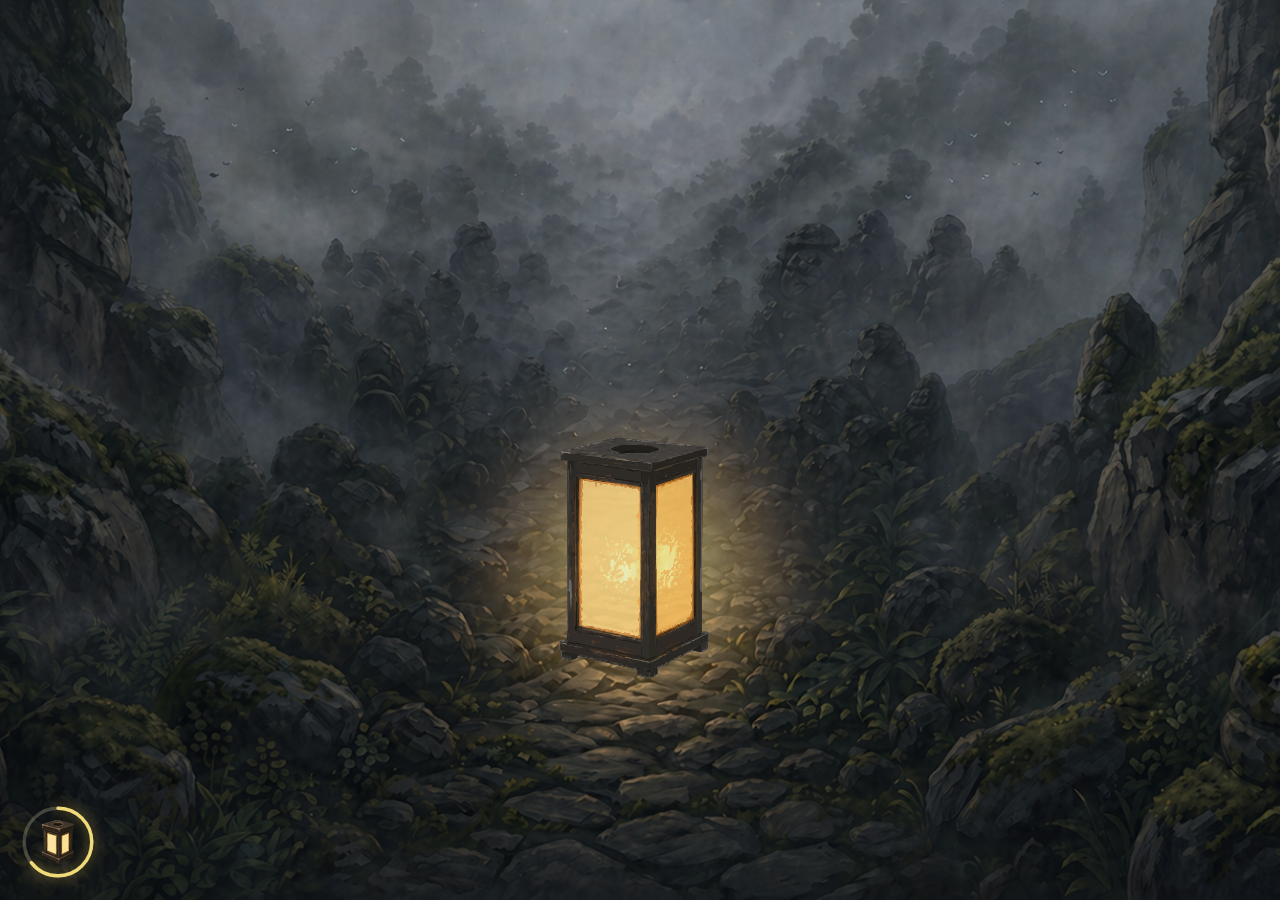
==== bg-image-test.html @ 008b9550 "Soften lantern composition blend" ====
<!doctype html>
<html lang="ko">
<head>
  <meta charset="utf-8">
  <meta name="viewport" content="width=device-width, initial-scale=1, viewport-fit=cover">
  <title>Background Image Test</title>
  <style>
    * {
      box-sizing: border-box;
    }

    html,
    body {
      width: 100%;
      height: 100%;
      margin: 0;
    }

    body {
      overflow: hidden;
      background: #0f1010;
    }

    .image-stage {
      position: fixed;
      inset: 0;
      width: 100vw;
      height: var(--app-height, 100vh);
      overflow: hidden;
    }

    .image-stage__image {
      position: absolute;
      inset: 0;
      display: block;
      width: 100%;
      height: 100%;
      object-fit: cover;
      object-position: center center;
      user-select: none;
      -webkit-user-drag: none;
    }

    .lantern-group {
      position: absolute;
      left: var(--lantern-x, 50%);
      top: var(--lantern-y, 50%);
      z-index: 3;
      width: min(42vw, 240px);
      aspect-ratio: 1;
      transform: translate(-50%, -50%);
      pointer-events: none;
    }

    .lantern-group::before {
      content: "";
      position: absolute;
      inset: 16% 10% 6%;
      z-index: 0;
      background:
        radial-gradient(ellipse at 50% 58%, rgba(0, 0, 0, 0.28), rgba(0, 0, 0, 0.08) 48%, transparent 72%);
      filter: blur(14px);
      transform: translateY(8px);
      pointer-events: none;
    }

    body.is-calibrating .lantern-group {
      touch-action: none;
      cursor: grab;
      pointer-events: auto;
    }

    body.is-calibrating .lantern-group.is-dragging {
      cursor: grabbing;
    }

    .lantern-group img {
      position: absolute;
      inset: 0;
      display: block;
      width: 100%;
      height: 100%;
      object-fit: contain;
      user-select: none;
      pointer-events: none;
      -webkit-user-drag: none;
    }

    .lantern-group__body {
      z-index: 1;
      filter: brightness(0.88) contrast(0.86) saturate(0.82) blur(0.25px);
    }

    .lantern-group__windows {
      z-index: 2;
      opacity: 0.8;
      filter: brightness(1.08) saturate(1.08);
    }

    .glow-light {
      position: absolute;
      left: var(--glow-x, 50%);
      top: var(--glow-y, 50%);
      z-index: 2;
      width: min(54vw, 310px);
      aspect-ratio: 1;
      border-radius: 50%;
      background:
        radial-gradient(circle, rgba(255, 250, 205, 0.86) 0%, rgba(255, 225, 92, 0.56) 22%, rgba(255, 166, 48, 0.28) 48%, rgba(244, 112, 32, 0.1) 68%, rgba(244, 112, 32, 0) 84%);
      filter: blur(26px);
      mix-blend-mode: screen;
      opacity: 0.84;
      transform: translate(-50%, -50%);
      pointer-events: none;
      animation: glow-breathe 4.8s ease-in-out infinite;
    }

    body.is-calibrating .glow-light {
      touch-action: none;
      cursor: grab;
      pointer-events: auto;
    }

    body.is-calibrating .glow-light.is-dragging {
      cursor: grabbing;
    }

    .glow-light::after {
      content: "";
      position: absolute;
      left: 50%;
      top: 50%;
      width: 9px;
      height: 9px;
      border: 1px solid rgba(255, 255, 255, 0.78);
      border-radius: 50%;
      box-shadow: 0 0 16px rgba(255, 244, 186, 0.9);
      transform: translate(-50%, -50%);
    }

    @keyframes glow-breathe {
      0%,
      100% {
        opacity: 0.58;
        filter: blur(28px);
        transform: translate(-50%, -50%) scale(0.92);
      }

      45% {
        opacity: 0.96;
        filter: blur(34px);
        transform: translate(-50%, -50%) scale(1.14);
      }

      68% {
        opacity: 0.76;
        filter: blur(24px);
        transform: translate(-50%, -50%) scale(1.02);
      }
    }

    .position-panel {
      position: fixed;
      left: max(16px, env(safe-area-inset-left));
      right: max(16px, env(safe-area-inset-right));
      bottom: max(16px, env(safe-area-inset-bottom));
      z-index: 5;
      display: flex;
      align-items: center;
      flex-wrap: wrap;
      gap: 10px;
      width: min(560px, calc(100vw - 32px));
      padding: 10px;
      border: 1px solid rgba(255, 255, 255, 0.2);
      border-radius: 16px;
      background: rgba(11, 12, 12, 0.56);
      color: rgba(255, 255, 255, 0.92);
      font-family: -apple-system, BlinkMacSystemFont, "SF Pro Text", "Apple SD Gothic Neo", "Noto Sans KR", sans-serif;
      font-size: 13px;
      line-height: 1.35;
      backdrop-filter: blur(18px);
      -webkit-backdrop-filter: blur(18px);
    }

    .position-panel[hidden] {
      display: none;
    }

    .position-panel__modes {
      display: flex;
      flex: 0 0 100%;
      gap: 6px;
    }

    .position-panel__mode {
      flex: 1;
      min-height: 34px;
      border: 1px solid rgba(255, 255, 255, 0.18);
      border-radius: 999px;
      background: rgba(255, 255, 255, 0.12);
      color: rgba(255, 255, 255, 0.86);
      font: inherit;
      font-weight: 700;
      cursor: pointer;
    }

    .position-panel__mode.is-active {
      background: rgba(255, 255, 255, 0.9);
      color: #151515;
    }

    .position-panel__value {
      flex: 1;
      min-width: 0;
      overflow-wrap: anywhere;
      font-variant-numeric: tabular-nums;
    }

    .position-panel__button {
      flex: 0 0 auto;
      min-height: 36px;
      padding: 0 14px;
      border: 0;
      border-radius: 999px;
      background: rgba(255, 255, 255, 0.9);
      color: #151515;
      font: inherit;
      font-weight: 700;
      cursor: pointer;
    }

    .level-indicator {
      position: fixed;
      left: calc(env(safe-area-inset-left, 0px) + 20px);
      bottom: calc(env(safe-area-inset-bottom, 0px) + 20px);
      z-index: 6;
      width: clamp(64px, 17vw, 76px);
      height: clamp(64px, 17vw, 76px);
      --level-progress: 68;
      --level-ring-size: 201.06;
    }

    .level-indicator__ring {
      position: absolute;
      inset: 0;
      display: block;
      width: 100%;
      height: 100%;
      transform: rotate(-90deg);
      overflow: visible;
      pointer-events: none;
    }

    .level-indicator__track,
    .level-indicator__progress {
      fill: none;
      stroke-width: 3.5;
      vector-effect: non-scaling-stroke;
    }

    .level-indicator__track {
      stroke: rgba(255, 246, 207, 0.22);
    }

    .level-indicator__progress {
      stroke: rgba(255, 229, 126, 0.92);
      stroke-linecap: round;
      stroke-dasharray: var(--level-ring-size);
      stroke-dashoffset: calc(var(--level-ring-size) * (1 - var(--level-progress) / 100));
      filter: drop-shadow(0 0 6px rgba(255, 213, 92, 0.72));
    }

    .level-indicator__icon {
      position: absolute;
      left: 50%;
      top: 50%;
      display: block;
      width: 58.33%;
      height: 58.33%;
      object-fit: contain;
      transform: translate(-50%, -50%);
      user-select: none;
      pointer-events: none;
      -webkit-user-drag: none;
    }
  </style>
</head>
<body>
  <main class="image-stage" aria-label="background image test">
    <img class="image-stage__image" id="backgroundImage" src="images/bg_exp1.png" alt="">
    <div class="lantern-group" id="lanternGroup" aria-hidden="true">
      <img class="lantern-group__body" src="images/lantern/LANTERN-NOWINDOWS.svg" alt="">
      <img class="lantern-group__windows" src="images/lantern/WINDOWS_ONLY.svg" alt="">
    </div>
    <div class="glow-light" id="glowLight" aria-hidden="true"></div>
  </main>
  <div class="level-indicator" aria-label="Level progress">
    <svg class="level-indicator__ring" viewBox="0 0 72 72" aria-hidden="true">
      <circle class="level-indicator__track" cx="36" cy="36" r="32"></circle>
      <circle class="level-indicator__progress" cx="36" cy="36" r="32"></circle>
    </svg>
    <img class="level-indicator__icon" src="images/lantern/lantern_icon.svg" alt="">
  </div>
  <aside class="position-panel" aria-live="polite" hidden>
    <div class="position-panel__modes">
      <button class="position-panel__mode is-active" id="moveLightButton" type="button">Move light</button>
      <button class="position-panel__mode" id="moveLanternButton" type="button">Move lantern</button>
    </div>
    <span class="position-panel__value" id="positionValue"></span>
    <button class="position-panel__button" id="copyPositionButton" type="button">Copy</button>
  </aside>
  <script>
    const stage = document.querySelector(".image-stage");
    const backgroundImage = document.getElementById("backgroundImage");
    const lanternGroup = document.getElementById("lanternGroup");
    const glowLight = document.getElementById("glowLight");
    const positionValue = document.getElementById("positionValue");
    const copyPositionButton = document.getElementById("copyPositionButton");
    const moveLightButton = document.getElementById("moveLightButton");
    const moveLanternButton = document.getElementById("moveLanternButton");
    const calibrationEnabled = false;
    let activeTarget = "light";
    const glowPosition = {
      xPercent: 50.01,
      yPercent: 62.40
    };
    const lanternPosition = {
      xPercent: 49.62,
      yPercent: 62.05
    };

    function updateViewportHeight() {
      const viewportHeight = window.visualViewport ? window.visualViewport.height : window.innerHeight;
      document.documentElement.style.setProperty("--app-height", `${viewportHeight}px`);
      updateElementsFromImagePosition();
    }

    function getRenderedImageRect() {
      const stageRect = stage.getBoundingClientRect();
      const naturalWidth = backgroundImage.naturalWidth || stageRect.width;
      const naturalHeight = backgroundImage.naturalHeight || stageRect.height;
      const scale = Math.max(stageRect.width / naturalWidth, stageRect.height / naturalHeight);
      const width = naturalWidth * scale;
      const height = naturalHeight * scale;

      return {
        left: stageRect.left + (stageRect.width - width) / 2,
        top: stageRect.top + (stageRect.height - height) / 2,
        width,
        height,
        naturalWidth,
        naturalHeight
      };
    }

    function clamp(value, min, max) {
      return Math.max(min, Math.min(value, max));
    }

    function formatPosition() {
      const lightX = glowPosition.xPercent.toFixed(2);
      const lightY = glowPosition.yPercent.toFixed(2);
      const lanternX = lanternPosition.xPercent.toFixed(2);
      const lanternY = lanternPosition.yPercent.toFixed(2);
      return `--light-x: ${lightX}%; --light-y: ${lightY}%; --lantern-x: ${lanternX}%; --lantern-y: ${lanternY}%;`;
    }

    function updatePositionPanel() {
      positionValue.textContent = formatPosition();
    }

    function positionElementFromImage(element, position, xProperty, yProperty) {
      const imageRect = getRenderedImageRect();
      const x = imageRect.left + imageRect.width * position.xPercent / 100;
      const y = imageRect.top + imageRect.height * position.yPercent / 100;

      element.style.setProperty(xProperty, `${x}px`);
      element.style.setProperty(yProperty, `${y}px`);
    }

    function updateElementsFromImagePosition() {
      positionElementFromImage(glowLight, glowPosition, "--glow-x", "--glow-y");
      positionElementFromImage(lanternGroup, lanternPosition, "--lantern-x", "--lantern-y");
      updatePositionPanel();
    }

    function getActivePosition() {
      return activeTarget === "lantern" ? lanternPosition : glowPosition;
    }

    function getActiveElement() {
      return activeTarget === "lantern" ? lanternGroup : glowLight;
    }

    function setActiveTarget(target) {
      activeTarget = target;
      moveLightButton.classList.toggle("is-active", target === "light");
      moveLanternButton.classList.toggle("is-active", target === "lantern");
    }

    function setActivePositionFromPointer(event) {
      const imageRect = getRenderedImageRect();
      const position = getActivePosition();
      position.xPercent = clamp(((event.clientX - imageRect.left) / imageRect.width) * 100, 0, 100);
      position.yPercent = clamp(((event.clientY - imageRect.top) / imageRect.height) * 100, 0, 100);
      updateElementsFromImagePosition();
    }

    function handlePointerDown(event, target) {
      setActiveTarget(target);
      const element = getActiveElement();
      element.classList.add("is-dragging");
      element.setPointerCapture(event.pointerId);
      setActivePositionFromPointer(event);
    }

    function handlePointerMove(event) {
      const element = getActiveElement();
      if (!element.classList.contains("is-dragging")) return;
      setActivePositionFromPointer(event);
    }

    function handlePointerUp(event) {
      [glowLight, lanternGroup].forEach((element) => {
        element.classList.remove("is-dragging");
        if (element.hasPointerCapture(event.pointerId)) {
          element.releasePointerCapture(event.pointerId);
        }
      });
    }

    function handleStagePointerDown(event) {
      if (event.target === glowLight || lanternGroup.contains(event.target)) {
        return;
      }
      setActivePositionFromPointer(event);
    }

    async function copyPosition() {
      const value = formatPosition();

      try {
        await navigator.clipboard.writeText(value);
        copyPositionButton.textContent = "Copied";
        window.setTimeout(() => {
          copyPositionButton.textContent = "Copy";
        }, 900);
      } catch {
        positionValue.textContent = value;
      }
    }

    updateViewportHeight();

    if (window.visualViewport) {
      window.visualViewport.addEventListener("resize", updateViewportHeight);
    }

    window.addEventListener("resize", updateViewportHeight);
    window.addEventListener("orientationchange", updateViewportHeight);
    backgroundImage.addEventListener("load", updateElementsFromImagePosition);
    if (calibrationEnabled) {
      document.body.classList.add("is-calibrating");
      document.querySelector(".position-panel").hidden = false;
      stage.addEventListener("pointerdown", handleStagePointerDown);
      glowLight.addEventListener("pointerdown", (event) => handlePointerDown(event, "light"));
      glowLight.addEventListener("pointermove", handlePointerMove);
      glowLight.addEventListener("pointerup", handlePointerUp);
      glowLight.addEventListener("pointercancel", handlePointerUp);
      lanternGroup.addEventListener("pointerdown", (event) => handlePointerDown(event, "lantern"));
      lanternGroup.addEventListener("pointermove", handlePointerMove);
      lanternGroup.addEventListener("pointerup", handlePointerUp);
      lanternGroup.addEventListener("pointercancel", handlePointerUp);
      moveLightButton.addEventListener("click", () => setActiveTarget("light"));
      moveLanternButton.addEventListener("click", () => setActiveTarget("lantern"));
      copyPositionButton.addEventListener("click", copyPosition);
    }
  </script>
</body>
</html>
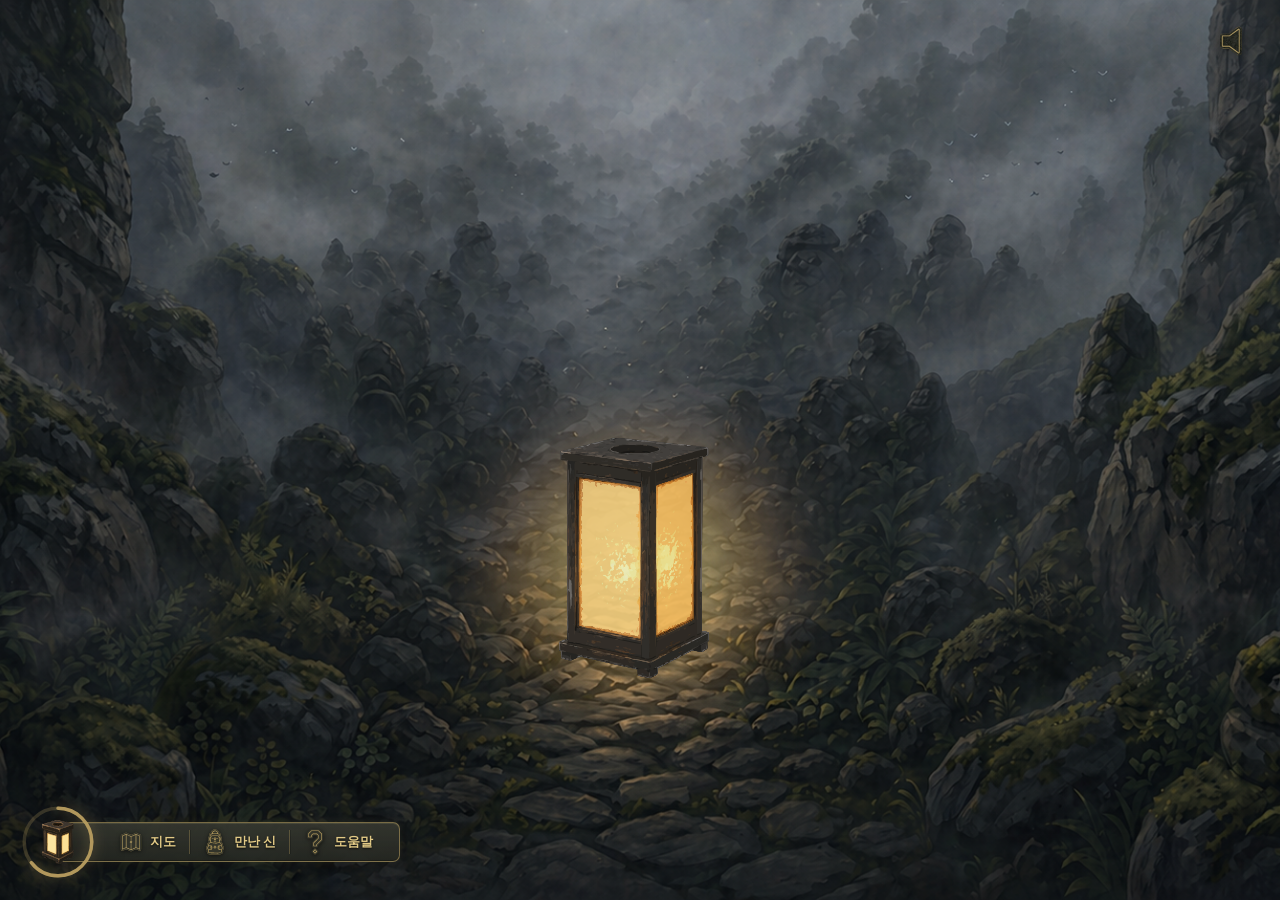
==== commit a120495c: "Add prototype HUD icon controls" ====
--- a/bg-image-test.html
+++ b/bg-image-test.html
@@ -19,6 +19,14 @@
     body {
       overflow: hidden;
       background: #0f1010;
+      --hud-margin: 20px;
+      --level-size: clamp(64px, 17vw, 76px);
+      --secondary-menu-height: 40px;
+      --hud-gold: #b79d5f;
+      --secondary-menu-lantern-reserve: calc(var(--level-size) * 0.54);
+      --secondary-menu-start-padding: 8px;
+      --secondary-menu-end-padding: 28px;
+      --secondary-menu-width: 345px;
     }
 
     .image-stage {
@@ -229,15 +237,26 @@
       cursor: pointer;
     }
 
+    .bottom-hud {
+      position: fixed;
+      left: calc(env(safe-area-inset-left, 0px) + var(--hud-margin));
+      bottom: calc(env(safe-area-inset-bottom, 0px) + var(--hud-margin));
+      z-index: 6;
+      display: flex;
+      align-items: center;
+      gap: 10px;
+      max-width: calc(100vw - env(safe-area-inset-left, 0px) - env(safe-area-inset-right, 0px) - var(--hud-margin) * 2);
+    }
+
     .level-indicator {
-      position: fixed;
-      left: calc(env(safe-area-inset-left, 0px) + 20px);
-      bottom: calc(env(safe-area-inset-bottom, 0px) + 20px);
-      z-index: 6;
-      width: clamp(64px, 17vw, 76px);
-      height: clamp(64px, 17vw, 76px);
+      position: relative;
+      z-index: 2;
+      flex: 0 0 auto;
+      width: var(--level-size);
+      height: var(--level-size);
       --level-progress: 68;
       --level-ring-size: 201.06;
+      filter: drop-shadow(0 8px 16px rgba(0, 0, 0, 0.2));
     }
 
     .level-indicator__ring {
@@ -259,15 +278,15 @@
     }
 
     .level-indicator__track {
-      stroke: rgba(255, 246, 207, 0.22);
+      stroke: rgba(183, 157, 95, 0.24);
     }
 
     .level-indicator__progress {
-      stroke: rgba(255, 229, 126, 0.92);
+      stroke: rgba(183, 157, 95, 0.96);
       stroke-linecap: round;
       stroke-dasharray: var(--level-ring-size);
       stroke-dashoffset: calc(var(--level-ring-size) * (1 - var(--level-progress) / 100));
-      filter: drop-shadow(0 0 6px rgba(255, 213, 92, 0.72));
+      filter: drop-shadow(0 0 6px rgba(183, 157, 95, 0.64));
     }
 
     .level-indicator__icon {
@@ -283,6 +302,108 @@
       pointer-events: none;
       -webkit-user-drag: none;
     }
+
+    .secondary-menu {
+      position: relative;
+      z-index: 1;
+      display: flex;
+      align-items: center;
+      justify-content: flex-start;
+      gap: 0;
+      flex: 0 0 auto;
+      width: min(var(--secondary-menu-width), calc(100vw - env(safe-area-inset-left, 0px) - env(safe-area-inset-right, 0px) - var(--hud-margin) * 2));
+      height: var(--secondary-menu-height);
+      margin-left: calc(var(--level-size) * -0.54 - 10px);
+      padding: 0 var(--secondary-menu-end-padding) 0 calc(var(--secondary-menu-lantern-reserve) + var(--secondary-menu-start-padding));
+      border: 1px solid rgba(183, 157, 95, 0.58);
+      border-radius: 7px;
+      background:
+        linear-gradient(180deg, rgba(67, 68, 58, 0.48), rgba(35, 37, 32, 0.6)),
+        rgba(51, 52, 44, 0.54);
+      backdrop-filter: blur(12px) saturate(1.08);
+      -webkit-backdrop-filter: blur(12px) saturate(1.08);
+      box-shadow:
+        0 8px 18px rgba(0, 0, 0, 0.18),
+        0 0 10px rgba(183, 157, 95, 0.1),
+        inset 0 1px 0 rgba(255, 232, 164, 0.1),
+        inset 0 -1px 0 rgba(0, 0, 0, 0.24);
+    }
+
+    .secondary-menu__button {
+      position: relative;
+      display: inline-flex;
+      align-items: center;
+      justify-content: center;
+      gap: 6px;
+      flex: 0 0 auto;
+      width: auto;
+      height: 100%;
+      padding: 0 13px;
+      border: 0;
+      color: #e2ca86;
+      background: transparent;
+      cursor: pointer;
+      font-family: "Noto Serif KR", "Apple SD Gothic Neo", serif;
+      font-size: 12.5px;
+      font-weight: 800;
+      line-height: 1;
+      white-space: nowrap;
+      text-shadow: 0 1px 2px rgba(0, 0, 0, 0.68);
+    }
+
+    .secondary-menu__button + .secondary-menu__button::before {
+      content: "";
+      position: absolute;
+      left: 0;
+      top: 7px;
+      bottom: 7px;
+      width: 1px;
+      background: rgba(183, 157, 95, 0.34);
+      box-shadow: 1px 0 0 rgba(0, 0, 0, 0.18);
+    }
+
+    .secondary-menu__icon {
+      display: block;
+      width: 26px;
+      height: 26px;
+      object-fit: contain;
+      filter: drop-shadow(0 1px 2px rgba(0, 0, 0, 0.58));
+      user-select: none;
+      pointer-events: none;
+      -webkit-user-drag: none;
+    }
+
+    .secondary-menu__label {
+      display: block;
+      transform: translateY(-0.5px);
+    }
+
+    .sound-toggle {
+      position: fixed;
+      top: calc(env(safe-area-inset-top, 0px) + 22px);
+      right: calc(env(safe-area-inset-right, 0px) + 22px);
+      z-index: 6;
+      display: grid;
+      place-items: center;
+      width: 38px;
+      height: 38px;
+      padding: 0;
+      border: 0;
+      background: transparent;
+      cursor: pointer;
+    }
+
+    .sound-toggle__icon {
+      display: block;
+      width: 100%;
+      height: 100%;
+      object-fit: contain;
+      filter: drop-shadow(0 2px 4px rgba(0, 0, 0, 0.42));
+      user-select: none;
+      pointer-events: none;
+      -webkit-user-drag: none;
+    }
+
   </style>
 </head>
 <body>
@@ -294,13 +415,32 @@
     </div>
     <div class="glow-light" id="glowLight" aria-hidden="true"></div>
   </main>
-  <div class="level-indicator" aria-label="Level progress">
-    <svg class="level-indicator__ring" viewBox="0 0 72 72" aria-hidden="true">
-      <circle class="level-indicator__track" cx="36" cy="36" r="32"></circle>
-      <circle class="level-indicator__progress" cx="36" cy="36" r="32"></circle>
-    </svg>
-    <img class="level-indicator__icon" src="images/lantern/lantern_icon.svg" alt="">
+  <div class="bottom-hud" aria-label="Bottom navigation">
+    <div class="level-indicator" aria-label="Level progress">
+      <svg class="level-indicator__ring" viewBox="0 0 72 72" aria-hidden="true">
+        <circle class="level-indicator__track" cx="36" cy="36" r="32"></circle>
+        <circle class="level-indicator__progress" cx="36" cy="36" r="32"></circle>
+      </svg>
+      <img class="level-indicator__icon" src="images/lantern/lantern_icon.svg" alt="">
+    </div>
+    <nav class="secondary-menu" aria-label="Secondary navigation">
+      <button class="secondary-menu__button" type="button" aria-label="Map">
+        <img class="secondary-menu__icon" src="images/icons/icon_map.svg" alt="">
+        <span class="secondary-menu__label">지도</span>
+      </button>
+      <button class="secondary-menu__button" type="button" aria-label="Deity">
+        <img class="secondary-menu__icon" src="images/icons/icon_deity.svg" alt="">
+        <span class="secondary-menu__label">만난 신</span>
+      </button>
+      <button class="secondary-menu__button" type="button" aria-label="Help">
+        <img class="secondary-menu__icon" src="images/icons/icon_help.svg" alt="">
+        <span class="secondary-menu__label">도움말</span>
+      </button>
+    </nav>
   </div>
+  <button class="sound-toggle" id="soundToggle" type="button" aria-label="Sound off" aria-pressed="false">
+    <img class="sound-toggle__icon" id="soundToggleIcon" src="images/icons/icon_sound_off.svg" alt="">
+  </button>
   <aside class="position-panel" aria-live="polite" hidden>
     <div class="position-panel__modes">
       <button class="position-panel__mode is-active" id="moveLightButton" type="button">Move light</button>
@@ -318,7 +458,14 @@
     const copyPositionButton = document.getElementById("copyPositionButton");
     const moveLightButton = document.getElementById("moveLightButton");
     const moveLanternButton = document.getElementById("moveLanternButton");
+    const soundToggle = document.getElementById("soundToggle");
+    const soundToggleIcon = document.getElementById("soundToggleIcon");
     const calibrationEnabled = false;
+    const soundIcons = {
+      off: "images/icons/icon_sound_off.svg",
+      on: "images/icons/icon_sound_on.svg"
+    };
+    let isSoundOn = false;
     let activeTarget = "light";
     const glowPosition = {
       xPercent: 50.01,
@@ -448,6 +595,19 @@
       } catch {
         positionValue.textContent = value;
       }
+    }
+
+    function updateSoundToggle() {
+      if (!soundToggle || !soundToggleIcon) return;
+
+      soundToggleIcon.src = isSoundOn ? soundIcons.on : soundIcons.off;
+      soundToggle.setAttribute("aria-pressed", String(isSoundOn));
+      soundToggle.setAttribute("aria-label", isSoundOn ? "Sound on" : "Sound off");
+    }
+
+    function toggleSound() {
+      isSoundOn = !isSoundOn;
+      updateSoundToggle();
     }
 
     updateViewportHeight();
@@ -475,6 +635,8 @@
       moveLanternButton.addEventListener("click", () => setActiveTarget("lantern"));
       copyPositionButton.addEventListener("click", copyPosition);
     }
+
+    soundToggle?.addEventListener("click", toggleSound);
   </script>
 </body>
 </html>
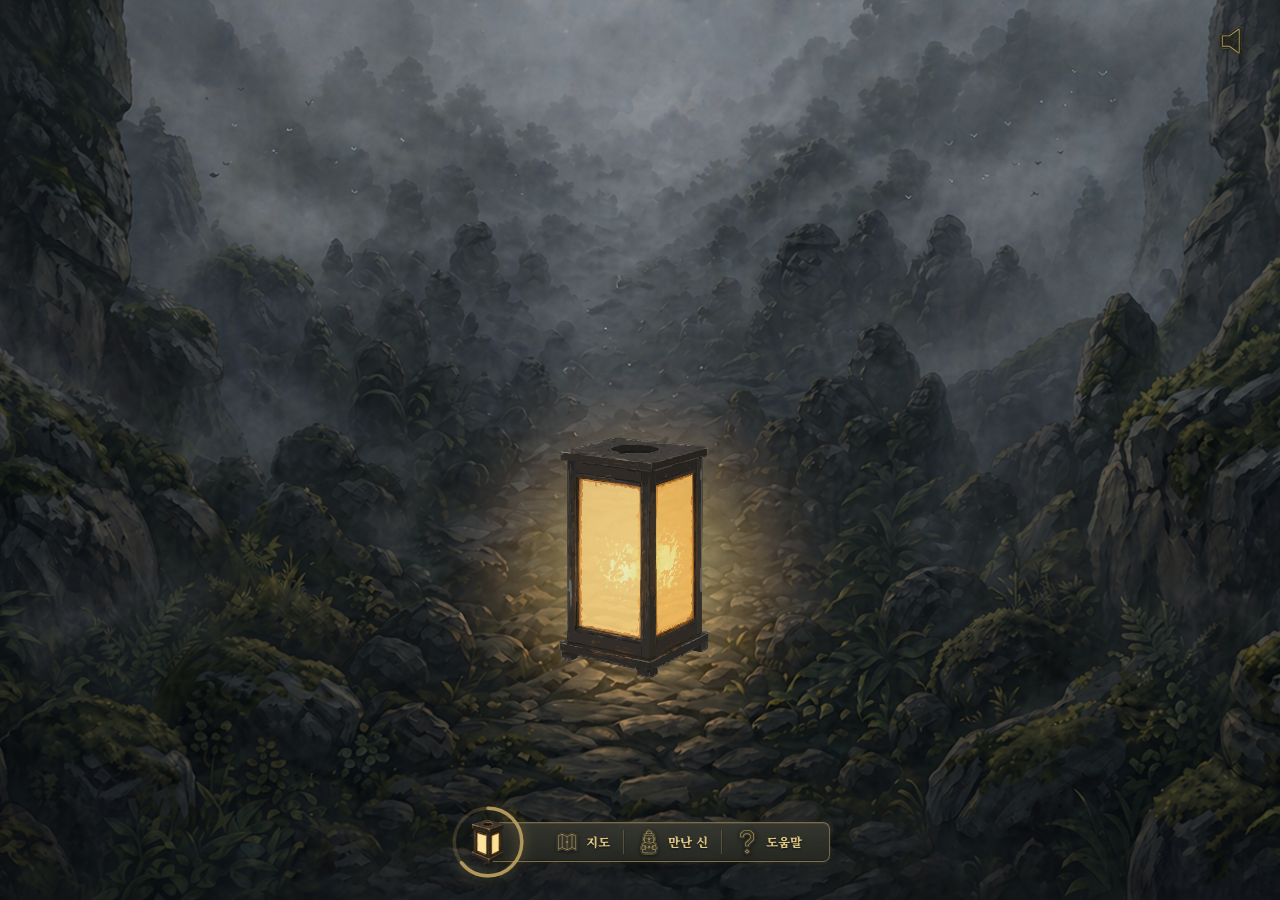
==== commit a4c6c9f0: "Refine prototype HUD layout" ====
--- a/bg-image-test.html
+++ b/bg-image-test.html
@@ -4,6 +4,9 @@
   <meta charset="utf-8">
   <meta name="viewport" content="width=device-width, initial-scale=1, viewport-fit=cover">
   <title>Background Image Test</title>
+  <link rel="preconnect" href="https://fonts.googleapis.com">
+  <link rel="preconnect" href="https://fonts.gstatic.com" crossorigin>
+  <link href="https://fonts.googleapis.com/css2?family=Noto+Serif+KR:wght@700;900&display=swap" rel="stylesheet">
   <style>
     * {
       box-sizing: border-box;
@@ -24,9 +27,8 @@
       --secondary-menu-height: 40px;
       --hud-gold: #b79d5f;
       --secondary-menu-lantern-reserve: calc(var(--level-size) * 0.54);
-      --secondary-menu-start-padding: 8px;
-      --secondary-menu-end-padding: 28px;
-      --secondary-menu-width: 345px;
+      --secondary-menu-content-padding: 18px;
+      --secondary-menu-width: clamp(286px, 76vw, 345px);
     }
 
     .image-stage {
@@ -239,13 +241,14 @@
 
     .bottom-hud {
       position: fixed;
-      left: calc(env(safe-area-inset-left, 0px) + var(--hud-margin));
+      left: 50%;
       bottom: calc(env(safe-area-inset-bottom, 0px) + var(--hud-margin));
       z-index: 6;
       display: flex;
       align-items: center;
       gap: 10px;
       max-width: calc(100vw - env(safe-area-inset-left, 0px) - env(safe-area-inset-right, 0px) - var(--hud-margin) * 2);
+      transform: translateX(-50%);
     }
 
     .level-indicator {
@@ -308,13 +311,12 @@
       z-index: 1;
       display: flex;
       align-items: center;
-      justify-content: flex-start;
-      gap: 0;
       flex: 0 0 auto;
       width: min(var(--secondary-menu-width), calc(100vw - env(safe-area-inset-left, 0px) - env(safe-area-inset-right, 0px) - var(--hud-margin) * 2));
+      max-width: calc(100vw - env(safe-area-inset-left, 0px) - env(safe-area-inset-right, 0px) - var(--hud-margin) * 2 - var(--level-size) * 0.46);
       height: var(--secondary-menu-height);
       margin-left: calc(var(--level-size) * -0.54 - 10px);
-      padding: 0 var(--secondary-menu-end-padding) 0 calc(var(--secondary-menu-lantern-reserve) + var(--secondary-menu-start-padding));
+      padding: 0 0 0 var(--secondary-menu-lantern-reserve);
       border: 1px solid rgba(183, 157, 95, 0.58);
       border-radius: 7px;
       background:
@@ -327,6 +329,16 @@
         0 0 10px rgba(183, 157, 95, 0.1),
         inset 0 1px 0 rgba(255, 232, 164, 0.1),
         inset 0 -1px 0 rgba(0, 0, 0, 0.24);
+    }
+
+    .secondary-menu__content {
+      display: flex;
+      align-items: center;
+      justify-content: center;
+      gap: 0;
+      width: 100%;
+      height: 100%;
+      padding-inline: var(--secondary-menu-content-padding);
     }
 
     .secondary-menu__button {
@@ -345,7 +357,7 @@
       cursor: pointer;
       font-family: "Noto Serif KR", "Apple SD Gothic Neo", serif;
       font-size: 12.5px;
-      font-weight: 800;
+      font-weight: 900;
       line-height: 1;
       white-space: nowrap;
       text-shadow: 0 1px 2px rgba(0, 0, 0, 0.68);
@@ -376,6 +388,32 @@
     .secondary-menu__label {
       display: block;
       transform: translateY(-0.5px);
+    }
+
+    @media (max-width: 420px) {
+      body {
+        --hud-margin: 16px;
+        --secondary-menu-content-padding: 10px;
+      }
+
+      .bottom-hud {
+        gap: 8px;
+      }
+
+      .secondary-menu {
+        margin-left: calc(var(--level-size) * -0.5 - 8px);
+      }
+
+      .secondary-menu__button {
+        gap: 4px;
+        padding: 0 8px;
+        font-size: 11.5px;
+      }
+
+      .secondary-menu__icon {
+        width: 22px;
+        height: 22px;
+      }
     }
 
     .sound-toggle {
@@ -424,18 +462,20 @@
       <img class="level-indicator__icon" src="images/lantern/lantern_icon.svg" alt="">
     </div>
     <nav class="secondary-menu" aria-label="Secondary navigation">
-      <button class="secondary-menu__button" type="button" aria-label="Map">
-        <img class="secondary-menu__icon" src="images/icons/icon_map.svg" alt="">
-        <span class="secondary-menu__label">지도</span>
-      </button>
-      <button class="secondary-menu__button" type="button" aria-label="Deity">
-        <img class="secondary-menu__icon" src="images/icons/icon_deity.svg" alt="">
-        <span class="secondary-menu__label">만난 신</span>
-      </button>
-      <button class="secondary-menu__button" type="button" aria-label="Help">
-        <img class="secondary-menu__icon" src="images/icons/icon_help.svg" alt="">
-        <span class="secondary-menu__label">도움말</span>
-      </button>
+      <div class="secondary-menu__content">
+        <button class="secondary-menu__button" type="button" aria-label="Map">
+          <img class="secondary-menu__icon" src="images/icons/icon_map.svg" alt="">
+          <span class="secondary-menu__label">지도</span>
+        </button>
+        <button class="secondary-menu__button" type="button" aria-label="Deity">
+          <img class="secondary-menu__icon" src="images/icons/icon_deity.svg" alt="">
+          <span class="secondary-menu__label">만난 신</span>
+        </button>
+        <button class="secondary-menu__button" type="button" aria-label="Help">
+          <img class="secondary-menu__icon" src="images/icons/icon_help.svg" alt="">
+          <span class="secondary-menu__label">도움말</span>
+        </button>
+      </div>
     </nav>
   </div>
   <button class="sound-toggle" id="soundToggle" type="button" aria-label="Sound off" aria-pressed="false">
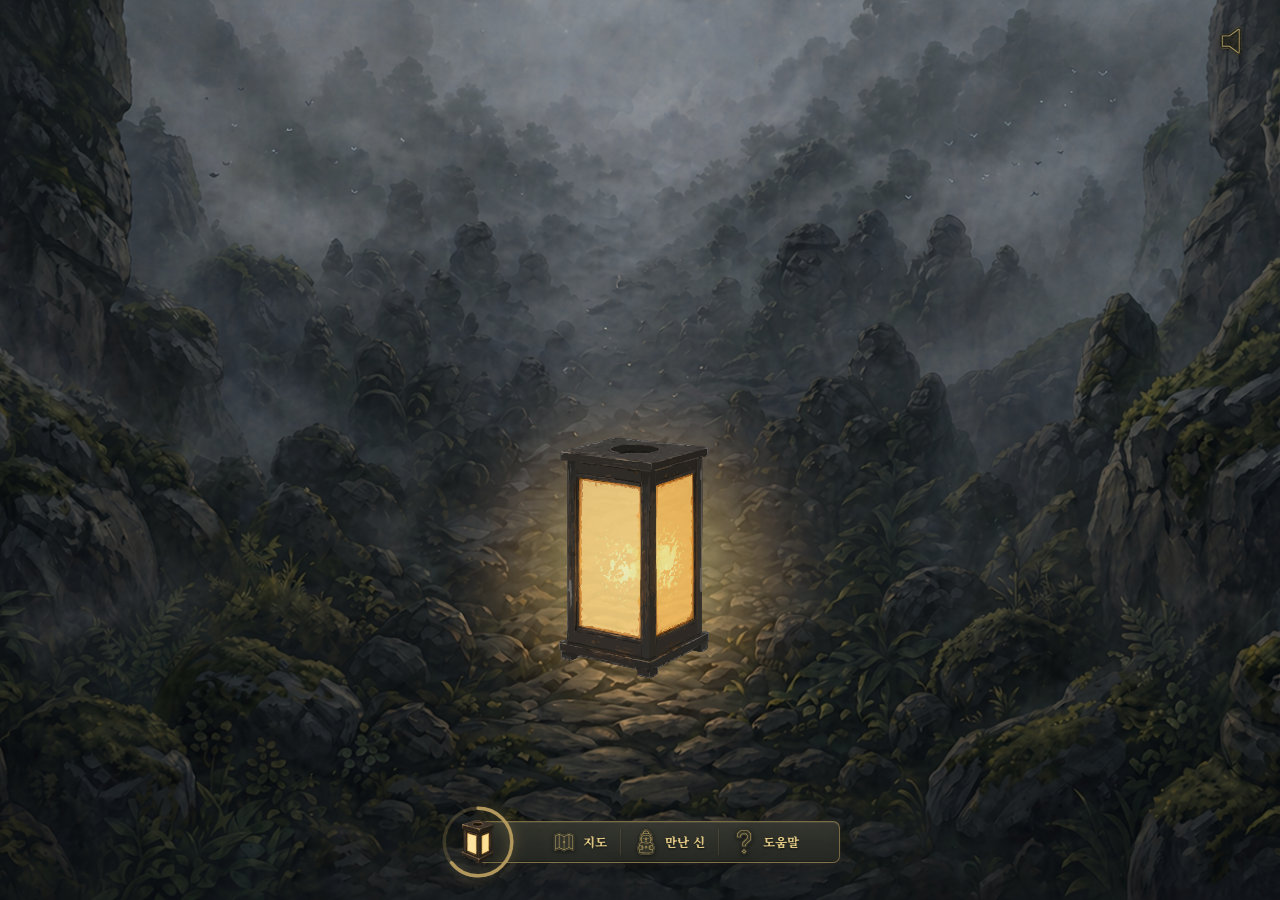
==== commit e969e2df: "Tune prototype HUD spacing" ====
--- a/bg-image-test.html
+++ b/bg-image-test.html
@@ -24,11 +24,11 @@
       background: #0f1010;
       --hud-margin: 20px;
       --level-size: clamp(64px, 17vw, 76px);
-      --secondary-menu-height: 40px;
+      --secondary-menu-height: 42px;
       --hud-gold: #b79d5f;
-      --secondary-menu-lantern-reserve: calc(var(--level-size) * 0.54);
+      --secondary-menu-lantern-reserve: calc(var(--level-size) * 0.46);
       --secondary-menu-content-padding: 18px;
-      --secondary-menu-width: clamp(286px, 76vw, 345px);
+      --secondary-menu-width: clamp(300px, 80vw, 365px);
     }
 
     .image-stage {
@@ -370,8 +370,8 @@
       top: 7px;
       bottom: 7px;
       width: 1px;
-      background: rgba(183, 157, 95, 0.34);
-      box-shadow: 1px 0 0 rgba(0, 0, 0, 0.18);
+      background: rgba(183, 157, 95, 0.18);
+      box-shadow: 1px 0 0 rgba(0, 0, 0, 0.08);
     }
 
     .secondary-menu__icon {
@@ -393,7 +393,7 @@
     @media (max-width: 420px) {
       body {
         --hud-margin: 16px;
-        --secondary-menu-content-padding: 10px;
+        --secondary-menu-content-padding: 14px;
       }
 
       .bottom-hud {
@@ -405,14 +405,14 @@
       }
 
       .secondary-menu__button {
-        gap: 4px;
-        padding: 0 8px;
-        font-size: 11.5px;
+        gap: 5px;
+        padding: 0 7px;
+        font-size: 13px;
       }
 
       .secondary-menu__icon {
-        width: 22px;
-        height: 22px;
+        width: 27px;
+        height: 27px;
       }
     }
 
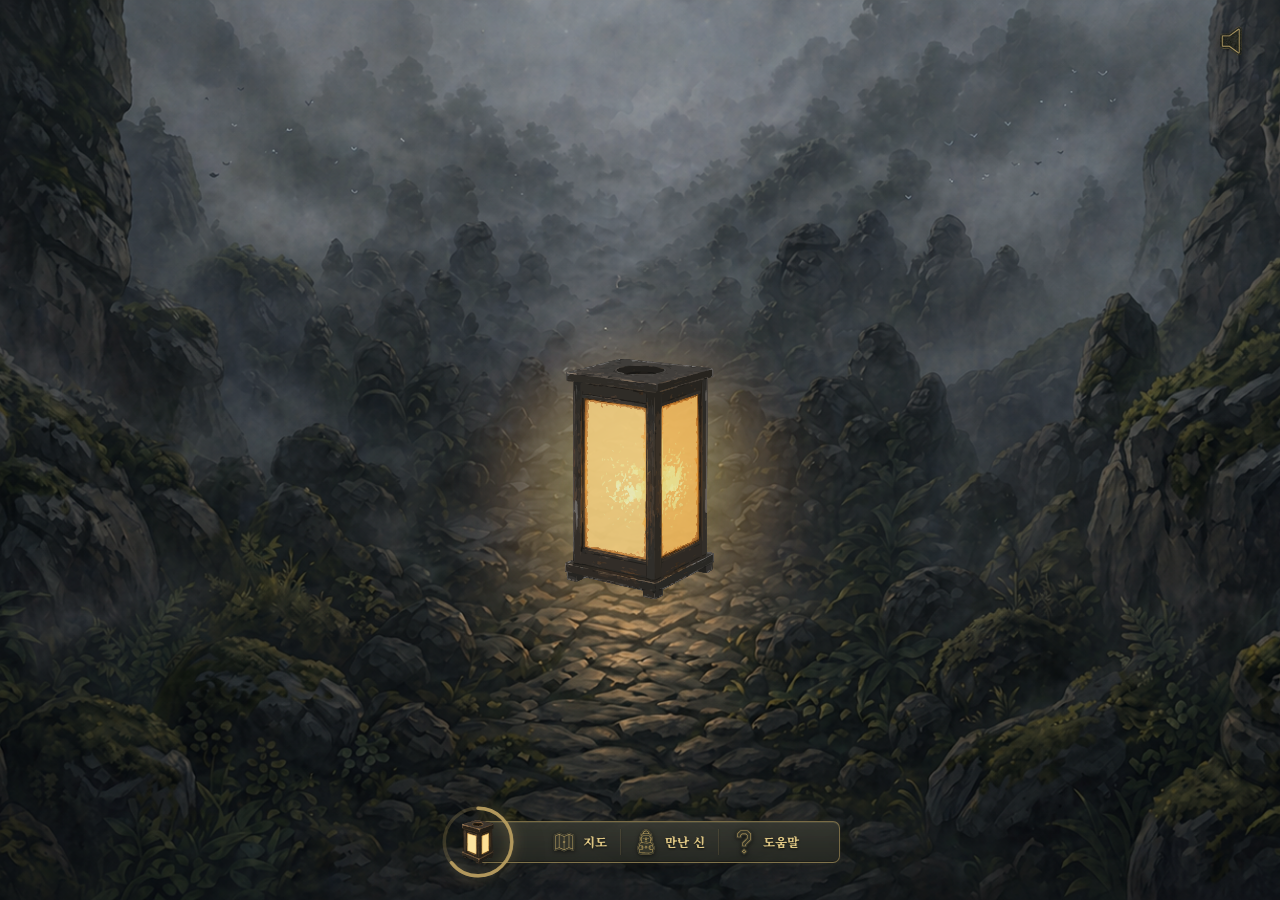
==== commit cc682c6e: "Update lantern composition position" ====
--- a/bg-image-test.html
+++ b/bg-image-test.html
@@ -173,8 +173,8 @@
       position: fixed;
       left: max(16px, env(safe-area-inset-left));
       right: max(16px, env(safe-area-inset-right));
-      bottom: max(16px, env(safe-area-inset-bottom));
-      z-index: 5;
+      top: max(16px, env(safe-area-inset-top));
+      z-index: 8;
       display: flex;
       align-items: center;
       flex-wrap: wrap;
@@ -508,12 +508,12 @@
     let isSoundOn = false;
     let activeTarget = "light";
     const glowPosition = {
-      xPercent: 50.01,
-      yPercent: 62.40
+      xPercent: 49.96,
+      yPercent: 53.37
     };
     const lanternPosition = {
-      xPercent: 49.62,
-      yPercent: 62.05
+      xPercent: 49.96,
+      yPercent: 53.22
     };
 
     function updateViewportHeight() {
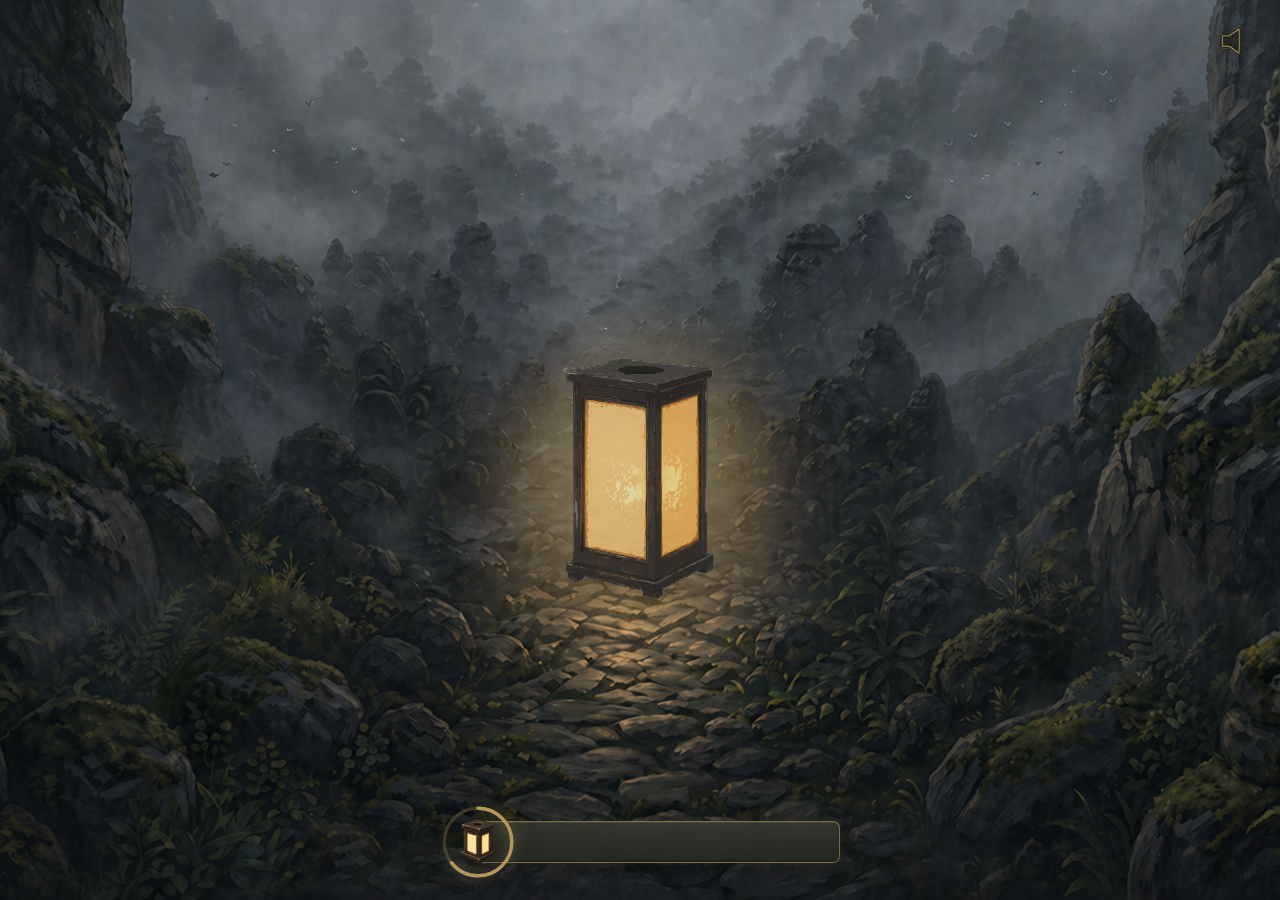
==== commit c4dcf75d: "Refine lantern lighting and HUD visibility" ====
--- a/bg-image-test.html
+++ b/bg-image-test.html
@@ -12,6 +12,12 @@
       box-sizing: border-box;
     }
 
+    @property --lantern-light {
+      syntax: "<number>";
+      inherits: true;
+      initial-value: 0.85;
+    }
+
     html,
     body {
       width: 100%;
@@ -22,6 +28,7 @@
     body {
       overflow: hidden;
       background: #0f1010;
+      --lantern-light: 0.85;
       --hud-margin: 20px;
       --level-size: clamp(64px, 17vw, 76px);
       --secondary-menu-height: 42px;
@@ -29,6 +36,7 @@
       --secondary-menu-lantern-reserve: calc(var(--level-size) * 0.46);
       --secondary-menu-content-padding: 18px;
       --secondary-menu-width: clamp(300px, 80vw, 365px);
+      animation: lantern-light-cycle 4.8s ease-in-out infinite;
     }
 
     .image-stage {
@@ -68,8 +76,8 @@
       inset: 16% 10% 6%;
       z-index: 0;
       background:
-        radial-gradient(ellipse at 50% 58%, rgba(0, 0, 0, 0.28), rgba(0, 0, 0, 0.08) 48%, transparent 72%);
-      filter: blur(14px);
+        radial-gradient(ellipse at 50% 58%, rgba(0, 0, 0, 0.34), rgba(0, 0, 0, 0.1) 48%, transparent 74%);
+      filter: blur(16px);
       transform: translateY(8px);
       pointer-events: none;
     }
@@ -98,13 +106,18 @@
 
     .lantern-group__body {
       z-index: 1;
-      filter: brightness(0.88) contrast(0.86) saturate(0.82) blur(0.25px);
+      filter:
+        brightness(calc(0.68 + var(--lantern-light) * 0.23))
+        contrast(0.82)
+        saturate(0.78)
+        blur(0.32px)
+        drop-shadow(0 10px 18px rgba(0, 0, 0, 0.18));
     }
 
     .lantern-group__windows {
       z-index: 2;
-      opacity: 0.8;
-      filter: brightness(1.08) saturate(1.08);
+      opacity: calc(0.36 + var(--lantern-light) * 0.46);
+      filter: brightness(calc(0.82 + var(--lantern-light) * 0.22)) saturate(1.04);
     }
 
     .glow-light {
@@ -117,9 +130,9 @@
       border-radius: 50%;
       background:
         radial-gradient(circle, rgba(255, 250, 205, 0.86) 0%, rgba(255, 225, 92, 0.56) 22%, rgba(255, 166, 48, 0.28) 48%, rgba(244, 112, 32, 0.1) 68%, rgba(244, 112, 32, 0) 84%);
-      filter: blur(26px);
+      filter: blur(calc(22px + var(--lantern-light) * 12px));
       mix-blend-mode: screen;
-      opacity: 0.84;
+      opacity: calc(0.42 + var(--lantern-light) * 0.54);
       transform: translate(-50%, -50%);
       pointer-events: none;
       animation: glow-breathe 4.8s ease-in-out infinite;
@@ -151,21 +164,30 @@
     @keyframes glow-breathe {
       0%,
       100% {
-        opacity: 0.58;
-        filter: blur(28px);
         transform: translate(-50%, -50%) scale(0.92);
       }
 
       45% {
-        opacity: 0.96;
-        filter: blur(34px);
         transform: translate(-50%, -50%) scale(1.14);
       }
 
       68% {
-        opacity: 0.76;
-        filter: blur(24px);
         transform: translate(-50%, -50%) scale(1.02);
+      }
+    }
+
+    @keyframes lantern-light-cycle {
+      0%,
+      100% {
+        --lantern-light: 0.32;
+      }
+
+      45% {
+        --lantern-light: 1;
+      }
+
+      68% {
+        --lantern-light: 0.58;
       }
     }
 
@@ -372,6 +394,7 @@
       width: 1px;
       background: rgba(183, 157, 95, 0.18);
       box-shadow: 1px 0 0 rgba(0, 0, 0, 0.08);
+      opacity: 0;
     }
 
     .secondary-menu__icon {
@@ -380,6 +403,7 @@
       height: 26px;
       object-fit: contain;
       filter: drop-shadow(0 1px 2px rgba(0, 0, 0, 0.58));
+      opacity: 0;
       user-select: none;
       pointer-events: none;
       -webkit-user-drag: none;
@@ -387,6 +411,7 @@
 
     .secondary-menu__label {
       display: block;
+      opacity: 0;
       transform: translateY(-0.5px);
     }
 
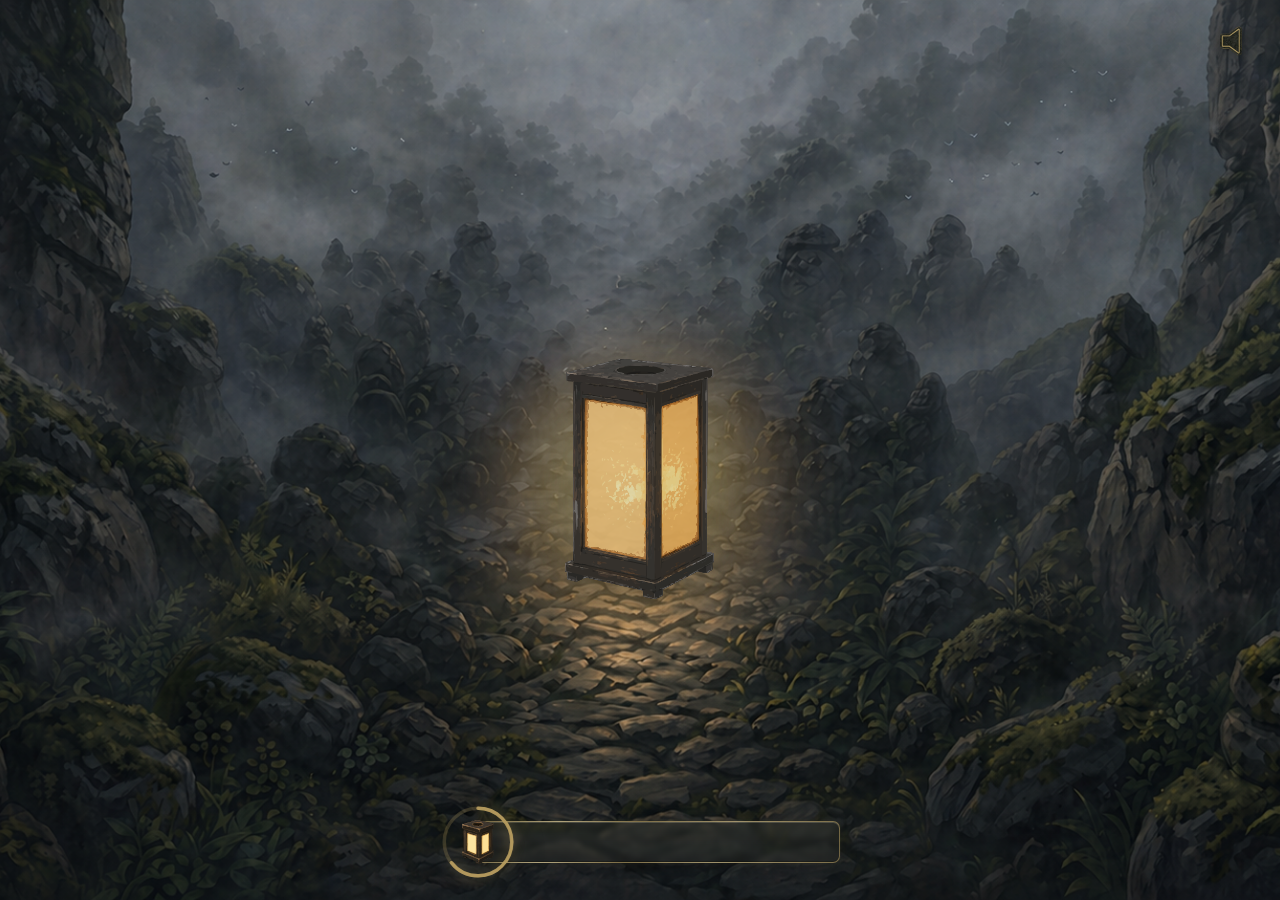
==== commit 2ac95925: "Refine HUD glass border" ====
--- a/bg-image-test.html
+++ b/bg-image-test.html
@@ -342,15 +342,41 @@
       border: 1px solid rgba(183, 157, 95, 0.58);
       border-radius: 7px;
       background:
-        linear-gradient(180deg, rgba(67, 68, 58, 0.48), rgba(35, 37, 32, 0.6)),
-        rgba(51, 52, 44, 0.54);
-      backdrop-filter: blur(12px) saturate(1.08);
-      -webkit-backdrop-filter: blur(12px) saturate(1.08);
+        linear-gradient(180deg, rgba(67, 68, 58, 0.18), rgba(35, 37, 32, 0.28)),
+        rgba(51, 52, 44, 0.22);
+      backdrop-filter: blur(2px) saturate(1.02);
+      -webkit-backdrop-filter: blur(2px) saturate(1.02);
       box-shadow:
         0 8px 18px rgba(0, 0, 0, 0.18),
         0 0 10px rgba(183, 157, 95, 0.1),
-        inset 0 1px 0 rgba(255, 232, 164, 0.1),
+        inset 0 1px 0 rgba(255, 244, 202, 0.18),
         inset 0 -1px 0 rgba(0, 0, 0, 0.24);
+    }
+
+    .secondary-menu::after {
+      content: "";
+      position: absolute;
+      inset: -1px;
+      border-radius: inherit;
+      border: 1px solid transparent;
+      background:
+        linear-gradient(
+          115deg,
+          rgba(183, 157, 95, 0) 0%,
+          rgba(255, 243, 202, 0.42) 22%,
+          rgba(183, 157, 95, 0.08) 42%,
+          rgba(255, 243, 202, 0.28) 68%,
+          rgba(183, 157, 95, 0) 100%
+        ) border-box;
+      -webkit-mask:
+        linear-gradient(#000 0 0) padding-box,
+        linear-gradient(#000 0 0);
+      -webkit-mask-composite: xor;
+      mask:
+        linear-gradient(#000 0 0) padding-box,
+        linear-gradient(#000 0 0);
+      mask-composite: exclude;
+      pointer-events: none;
     }
 
     .secondary-menu__content {
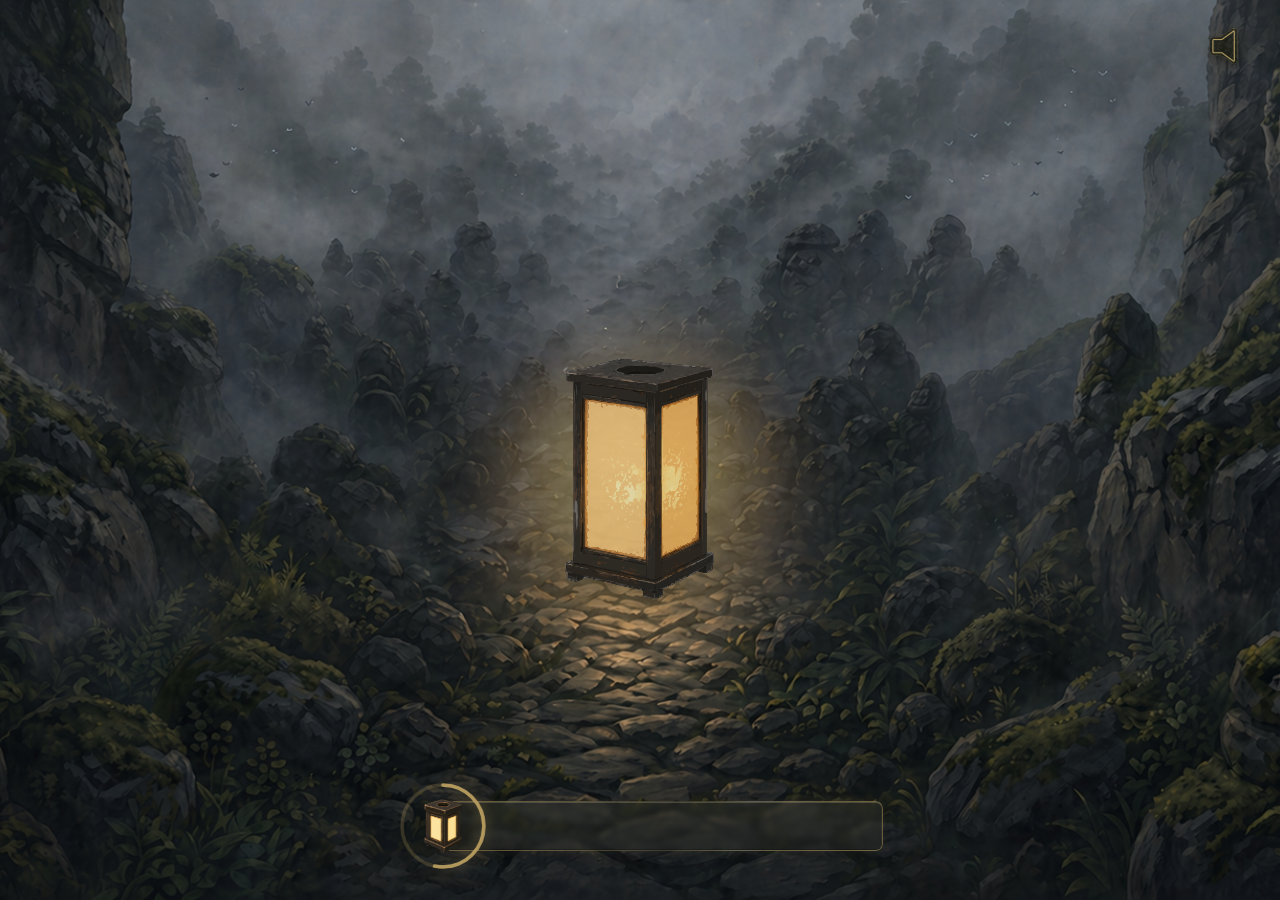
==== commit 60006826: "Adjust responsive prototype HUD polish" ====
--- a/bg-image-test.html
+++ b/bg-image-test.html
@@ -30,6 +30,7 @@
       background: #0f1010;
       --lantern-light: 0.85;
       --hud-margin: 20px;
+      --hud-bottom-offset: max(calc(env(safe-area-inset-bottom, 0px) + 12px), clamp(16px, 2.2vh, 28px));
       --level-size: clamp(64px, 17vw, 76px);
       --secondary-menu-height: 42px;
       --hud-gold: #b79d5f;
@@ -107,10 +108,10 @@
     .lantern-group__body {
       z-index: 1;
       filter:
-        brightness(calc(0.68 + var(--lantern-light) * 0.23))
-        contrast(0.82)
-        saturate(0.78)
-        blur(0.32px)
+        brightness(calc(0.58 + var(--lantern-light) * 0.33))
+        contrast(0.9)
+        saturate(0.86)
+        blur(0.28px)
         drop-shadow(0 10px 18px rgba(0, 0, 0, 0.18));
     }
 
@@ -264,7 +265,7 @@
     .bottom-hud {
       position: fixed;
       left: 50%;
-      bottom: calc(env(safe-area-inset-bottom, 0px) + var(--hud-margin));
+      bottom: var(--hud-bottom-offset);
       z-index: 6;
       display: flex;
       align-items: center;
@@ -339,7 +340,7 @@
       height: var(--secondary-menu-height);
       margin-left: calc(var(--level-size) * -0.54 - 10px);
       padding: 0 0 0 var(--secondary-menu-lantern-reserve);
-      border: 1px solid rgba(183, 157, 95, 0.58);
+      border: 1px solid transparent;
       border-radius: 7px;
       background:
         linear-gradient(180deg, rgba(67, 68, 58, 0.18), rgba(35, 37, 32, 0.28)),
@@ -362,11 +363,17 @@
       background:
         linear-gradient(
           115deg,
-          rgba(183, 157, 95, 0) 0%,
-          rgba(255, 243, 202, 0.42) 22%,
-          rgba(183, 157, 95, 0.08) 42%,
-          rgba(255, 243, 202, 0.28) 68%,
-          rgba(183, 157, 95, 0) 100%
+          rgba(183, 157, 95, 0.52) 0%,
+          rgba(183, 157, 95, 0.44) 18%,
+          rgba(183, 157, 95, 0.34) 32%,
+          rgba(183, 157, 95, 0.24) 44%,
+          rgba(183, 157, 95, 0.18) 52%,
+          rgba(183, 157, 95, 0.24) 58%,
+          rgba(207, 183, 122, 0.32) 64%,
+          rgba(255, 243, 202, 0.28) 69%,
+          rgba(207, 183, 122, 0.38) 74%,
+          rgba(183, 157, 95, 0.46) 82%,
+          rgba(183, 157, 95, 0.54) 100%
         ) border-box;
       -webkit-mask:
         linear-gradient(#000 0 0) padding-box,
@@ -444,6 +451,7 @@
     @media (max-width: 420px) {
       body {
         --hud-margin: 16px;
+        --hud-bottom-offset: calc(env(safe-area-inset-bottom, 0px) + 28px);
         --secondary-menu-content-padding: 14px;
       }
 
@@ -464,6 +472,32 @@
       .secondary-menu__icon {
         width: 27px;
         height: 27px;
+      }
+    }
+
+    @media (min-width: 768px) {
+      body {
+        --hud-margin: 28px;
+        --hud-bottom-offset: clamp(28px, 3vh, 44px);
+        --level-size: 92px;
+        --secondary-menu-height: 50px;
+        --secondary-menu-content-padding: 22px;
+        --secondary-menu-width: 440px;
+      }
+
+      .bottom-hud {
+        gap: 14px;
+      }
+
+      .secondary-menu__button {
+        gap: 7px;
+        padding: 0 16px;
+        font-size: 14px;
+      }
+
+      .secondary-menu__icon {
+        width: 32px;
+        height: 32px;
       }
     }
 
@@ -487,10 +521,26 @@
       width: 100%;
       height: 100%;
       object-fit: contain;
-      filter: drop-shadow(0 2px 4px rgba(0, 0, 0, 0.42));
+      filter:
+        drop-shadow(0 3px 5px rgba(0, 0, 0, 0.5))
+        drop-shadow(0 0 8px rgba(183, 157, 95, 0.16));
       user-select: none;
       pointer-events: none;
       -webkit-user-drag: none;
+    }
+
+    @media (max-width: 420px) {
+      .sound-toggle {
+        width: 34px;
+        height: 34px;
+      }
+    }
+
+    @media (min-width: 768px) {
+      .sound-toggle {
+        width: 48px;
+        height: 48px;
+      }
     }
 
   </style>
